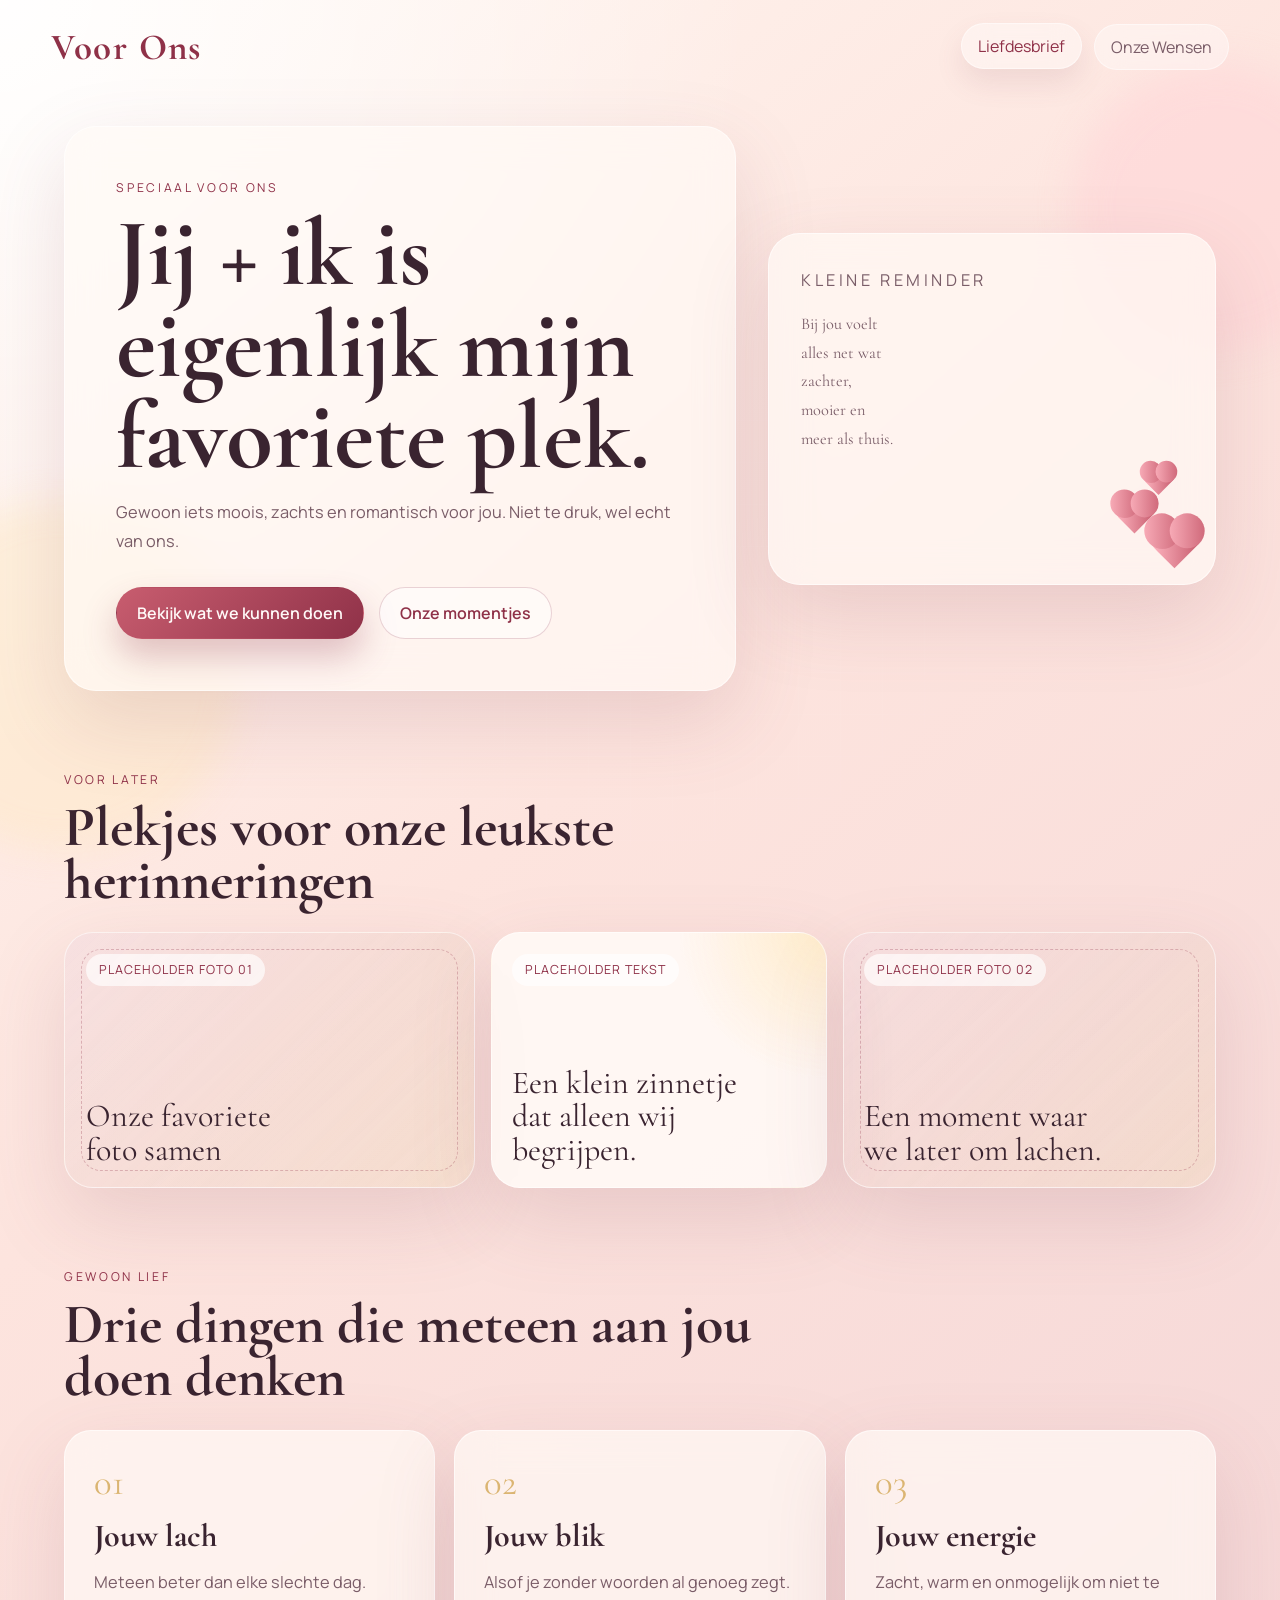
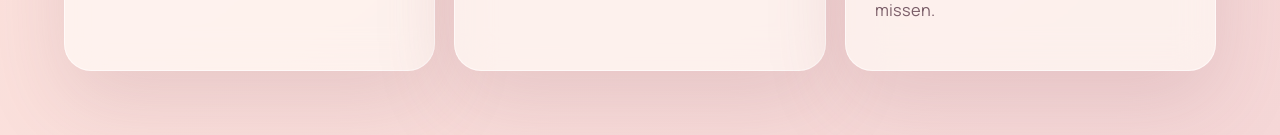
==== index.html @ 6b82bb02 "Add files via upload" ====
<!DOCTYPE html>
<html lang="nl">
<head>
  <meta charset="UTF-8">
  <meta name="viewport" content="width=device-width, initial-scale=1.0">
  <title>Voor Mijn Liefde</title>
  <link rel="preconnect" href="https://fonts.googleapis.com">
  <link rel="preconnect" href="https://fonts.gstatic.com" crossorigin>
  <link href="https://fonts.googleapis.com/css2?family=Cormorant+Garamond:wght@400;500;600;700&family=Manrope:wght@400;500;600&display=swap" rel="stylesheet">
  <link rel="stylesheet" href="style.css">
</head>
<body class="page-home">
  <div class="ambient ambient-one"></div>
  <div class="ambient ambient-two"></div>

  <header class="site-header">
    <a class="brand" href="index.html">Voor Ons</a>
    <nav class="site-nav">
      <a class="nav-link active" href="index.html">Liefdesbrief</a>
      <a class="nav-link" href="wensen.html">Onze Wensen</a>
    </nav>
  </header>

  <main>
    <section class="hero">
      <div class="hero-copy reveal">
        <p class="eyebrow">Speciaal voor ons</p>
        <h1>Jij + ik is eigenlijk mijn favoriete plek.</h1>
        <p class="lead">
          Gewoon iets moois, zachts en romantisch voor jou. Niet te druk, wel echt van ons.
        </p>
        <div class="hero-actions">
          <a class="button button-primary" href="wensen.html">Bekijk wat we kunnen doen</a>
          <a class="button button-secondary" href="#moments">Onze momentjes</a>
        </div>
      </div>

      <aside class="hero-card reveal-delay">
        <p class="card-kicker">Kleine reminder</p>
        <p class="card-quote">
          Bij jou voelt alles net wat zachter, mooier en meer als thuis.
        </p>
        <div class="heart-cluster" aria-hidden="true">
          <span></span>
          <span></span>
          <span></span>
        </div>
      </aside>
    </section>

    <section class="memory-strip reveal" id="moments">
      <div class="section-heading">
        <p class="eyebrow">Voor later</p>
        <h2>Plekjes voor onze leukste herinneringen</h2>
      </div>
      <div class="memory-grid">
        <article class="memory-card memory-photo">
          <span class="placeholder-tag">Placeholder foto 01</span>
          <p>Onze favoriete foto samen</p>
        </article>
        <article class="memory-card memory-note">
          <span class="placeholder-tag">Placeholder tekst</span>
          <p>Een klein zinnetje dat alleen wij begrijpen.</p>
        </article>
        <article class="memory-card memory-photo">
          <span class="placeholder-tag">Placeholder foto 02</span>
          <p>Een moment waar we later om lachen.</p>
        </article>
      </div>
    </section>

    <section class="moments-section">
      <div class="section-heading reveal">
        <p class="eyebrow">Gewoon lief</p>
        <h2>Drie dingen die meteen aan jou doen denken</h2>
      </div>

      <div class="moments-grid">
        <article class="moment-card reveal">
          <span class="moment-number">01</span>
          <h3>Jouw lach</h3>
          <p>
            Meteen beter dan elke slechte dag.
          </p>
        </article>

        <article class="moment-card reveal-delay">
          <span class="moment-number">02</span>
          <h3>Jouw blik</h3>
          <p>
            Alsof je zonder woorden al genoeg zegt.
          </p>
        </article>

        <article class="moment-card reveal-more">
          <span class="moment-number">03</span>
          <h3>Jouw energie</h3>
          <p>
            Zacht, warm en onmogelijk om niet te missen.
          </p>
        </article>
      </div>
    </section>
  </main>
</body>
</html>
---- style.css ----
:root {
  --bg: #fff7f1;
  --bg-deep: #f5d7d7;
  --surface: rgba(255, 250, 246, 0.7);
  --surface-strong: rgba(255, 250, 246, 0.88);
  --text: #3a2430;
  --muted: #7a5d68;
  --accent: #c85d6f;
  --accent-dark: #8f3148;
  --gold: #dbb572;
  --border: rgba(118, 65, 84, 0.12);
  --shadow: 0 30px 80px rgba(141, 82, 99, 0.17);
}

* {
  box-sizing: border-box;
}

html {
  scroll-behavior: smooth;
}

body {
  margin: 0;
  min-height: 100vh;
  color: var(--text);
  font-family: "Manrope", "Segoe UI", sans-serif;
  background:
    radial-gradient(circle at top left, rgba(255, 255, 255, 0.95), transparent 35%),
    linear-gradient(140deg, var(--bg) 0%, #fde4de 45%, var(--bg-deep) 100%);
  overflow-x: hidden;
}

body::before {
  content: "";
  position: fixed;
  inset: 0;
  background:
    linear-gradient(rgba(255, 255, 255, 0.12) 1px, transparent 1px),
    linear-gradient(90deg, rgba(255, 255, 255, 0.12) 1px, transparent 1px);
  background-size: 42px 42px;
  mask-image: radial-gradient(circle at center, black 38%, transparent 85%);
  pointer-events: none;
  opacity: 0.35;
}

.ambient {
  position: fixed;
  border-radius: 50%;
  filter: blur(18px);
  opacity: 0.65;
  pointer-events: none;
  animation: float 13s ease-in-out infinite;
}

.ambient-one,
.ambient-three {
  top: 4rem;
  right: -5rem;
  width: 18rem;
  height: 18rem;
  background: rgba(255, 214, 217, 0.95);
}

.ambient-two,
.ambient-four {
  left: -7rem;
  bottom: 3rem;
  width: 22rem;
  height: 22rem;
  background: rgba(255, 233, 188, 0.58);
  animation-delay: -4s;
}

.site-header,
.hero,
.letter-section,
.moments-section,
.wish-layout {
  position: relative;
  z-index: 1;
}

.site-header {
  display: flex;
  align-items: center;
  justify-content: space-between;
  gap: 1rem;
  padding: 1.5rem clamp(1.2rem, 4vw, 4rem);
}

.brand,
.nav-link,
.button,
.wish-remove,
.wish-check {
  transition: transform 180ms ease, background-color 180ms ease, color 180ms ease, border-color 180ms ease, box-shadow 180ms ease;
}

.brand {
  color: var(--accent-dark);
  text-decoration: none;
  font-family: "Cormorant Garamond", Georgia, serif;
  font-size: clamp(1.8rem, 3vw, 2.3rem);
  font-weight: 700;
  letter-spacing: 0.04em;
}

.site-nav {
  display: flex;
  gap: 0.75rem;
  flex-wrap: wrap;
}

.nav-link {
  padding: 0.7rem 1rem;
  border-radius: 999px;
  color: var(--muted);
  text-decoration: none;
  background: rgba(255, 255, 255, 0.38);
  border: 1px solid rgba(255, 255, 255, 0.48);
  backdrop-filter: blur(14px);
}

.nav-link:hover,
.nav-link.active {
  color: var(--accent-dark);
  transform: translateY(-1px);
  box-shadow: 0 14px 28px rgba(141, 82, 99, 0.12);
}

.hero {
  display: grid;
  grid-template-columns: minmax(0, 1.2fr) minmax(18rem, 0.8fr);
  gap: 2rem;
  align-items: center;
  padding: clamp(1rem, 4vw, 2rem) clamp(1.2rem, 5vw, 5rem) 4rem;
}

.hero-copy,
.hero-card,
.moment-card,
.wish-panel,
.memory-card {
  background: var(--surface);
  border: 1px solid rgba(255, 255, 255, 0.58);
  box-shadow: var(--shadow);
  backdrop-filter: blur(18px);
}

.hero-copy {
  padding: clamp(1.6rem, 4vw, 3.5rem);
  border-radius: 2rem;
}

.eyebrow,
.panel-kicker,
.card-kicker {
  margin: 0 0 0.8rem;
  text-transform: uppercase;
  letter-spacing: 0.22em;
  font-size: 0.76rem;
  color: var(--accent-dark);
}

h1,
h2,
h3 {
  margin: 0;
  font-family: "Cormorant Garamond", Georgia, serif;
  line-height: 0.95;
}

h1 {
  font-size: clamp(3rem, 8vw, 6rem);
  max-width: 12ch;
}

h2 {
  font-size: clamp(2.2rem, 5vw, 3.5rem);
}

h3 {
  font-size: 2rem;
  margin-bottom: 0.8rem;
}

.lead,
.letter-card p,
.moment-card p,
.hero-card p,
.wish-intro p,
.wish-item-text {
  line-height: 1.75;
  font-size: 1.02rem;
  color: var(--muted);
}

.hero-actions {
  display: flex;
  gap: 0.9rem;
  flex-wrap: wrap;
  margin-top: 2rem;
}

.button {
  display: inline-flex;
  justify-content: center;
  align-items: center;
  min-height: 3.2rem;
  padding: 0.85rem 1.25rem;
  border-radius: 999px;
  border: 1px solid transparent;
  text-decoration: none;
  font-weight: 600;
  cursor: pointer;
}

.button:hover,
.wish-remove:hover,
.wish-check:hover {
  transform: translateY(-2px);
}

.button-primary {
  color: #fff9f8;
  background: linear-gradient(135deg, var(--accent) 0%, var(--accent-dark) 100%);
  box-shadow: 0 18px 34px rgba(143, 49, 72, 0.28);
}

.button-secondary {
  color: var(--accent-dark);
  background: rgba(255, 255, 255, 0.55);
  border-color: rgba(143, 49, 72, 0.2);
}

.hero-card {
  position: relative;
  padding: 2rem;
  border-radius: 2rem;
  overflow: hidden;
  min-height: 22rem;
}

.card-quote {
  font-family: "Cormorant Garamond", Georgia, serif;
  color: var(--text);
  font-size: 2rem;
  line-height: 1.25;
  max-width: 12ch;
}

.heart-cluster {
  position: absolute;
  right: 1.4rem;
  bottom: 1.4rem;
  width: 8rem;
  height: 8rem;
}

.heart-cluster span {
  position: absolute;
  width: 2.2rem;
  height: 2.2rem;
  background: linear-gradient(135deg, #ffb7c2, #c85d6f);
  transform: rotate(-45deg);
  border-radius: 0.4rem 0.4rem 0 0;
  animation: pulse 4.5s ease-in-out infinite;
}

.heart-cluster span::before,
.heart-cluster span::after {
  content: "";
  position: absolute;
  width: 2.2rem;
  height: 2.2rem;
  background: inherit;
  border-radius: 50%;
}

.heart-cluster span::before {
  top: -1.1rem;
  left: 0;
}

.heart-cluster span::after {
  top: 0;
  left: 1.1rem;
}

.heart-cluster span:nth-child(1) {
  right: 0;
  bottom: 0;
}

.heart-cluster span:nth-child(2) {
  right: 2.5rem;
  bottom: 1.9rem;
  transform: rotate(-45deg) scale(0.8);
  animation-delay: -1.5s;
}

.heart-cluster span:nth-child(3) {
  right: 1rem;
  bottom: 4rem;
  transform: rotate(-45deg) scale(0.62);
  animation-delay: -3s;
}

.memory-strip,
.moments-section,
.wish-layout {
  padding: 1rem clamp(1.2rem, 5vw, 5rem) 4rem;
}

.section-heading {
  max-width: 50rem;
  margin-bottom: 1.6rem;
}

.memory-grid {
  display: grid;
  grid-template-columns: 1.1fr 0.9fr 1fr;
  gap: 1rem;
}

.memory-card {
  min-height: 16rem;
  padding: 1.3rem;
  border-radius: 1.8rem;
  display: flex;
  flex-direction: column;
  justify-content: space-between;
  position: relative;
  overflow: hidden;
}

.memory-photo {
  background:
    linear-gradient(135deg, rgba(255, 255, 255, 0.48), rgba(255, 255, 255, 0.16)),
    linear-gradient(140deg, rgba(200, 93, 111, 0.26), rgba(219, 181, 114, 0.22));
}

.memory-photo::after {
  content: "";
  position: absolute;
  inset: 1rem;
  border-radius: 1.25rem;
  border: 1px dashed rgba(143, 49, 72, 0.28);
}

.memory-note {
  background:
    radial-gradient(circle at top right, rgba(255, 231, 186, 0.7), transparent 35%),
    rgba(255, 250, 246, 0.88);
}

.placeholder-tag {
  display: inline-flex;
  align-self: flex-start;
  padding: 0.45rem 0.8rem;
  border-radius: 999px;
  background: rgba(255, 255, 255, 0.65);
  color: var(--accent-dark);
  font-size: 0.78rem;
  letter-spacing: 0.08em;
  text-transform: uppercase;
}

.memory-card p {
  position: relative;
  z-index: 1;
  margin: 0;
  max-width: 16ch;
  font-family: "Cormorant Garamond", Georgia, serif;
  font-size: 2rem;
  line-height: 1.05;
  color: var(--text);
}

.moments-grid {
  display: grid;
  grid-template-columns: repeat(3, minmax(0, 1fr));
  gap: 1.2rem;
}

.moment-card {
  padding: 1.8rem;
  border-radius: 1.7rem;
}

.moment-number {
  display: inline-block;
  margin-bottom: 1rem;
  font-family: "Cormorant Garamond", Georgia, serif;
  font-size: 2.3rem;
  color: var(--gold);
}

.wish-layout {
  display: grid;
  grid-template-columns: minmax(0, 0.9fr) minmax(0, 1.1fr);
  gap: 1.5rem;
  align-items: start;
}

.wish-intro,
.wish-panel {
  border-radius: 2rem;
  padding: clamp(1.5rem, 4vw, 2.5rem);
}

.wish-panel {
  background: var(--surface-strong);
}

.panel-header {
  display: flex;
  justify-content: space-between;
  gap: 1rem;
  align-items: end;
  margin-bottom: 1.5rem;
}

.counter {
  white-space: nowrap;
  padding: 0.55rem 0.9rem;
  border-radius: 999px;
  background: rgba(200, 93, 111, 0.12);
  color: var(--accent-dark);
  font-weight: 600;
}

.wish-form {
  display: grid;
  grid-template-columns: 1fr auto;
  gap: 0.75rem;
  margin-bottom: 1.4rem;
}

.wish-form input {
  width: 100%;
  min-height: 3.2rem;
  padding: 0.9rem 1rem;
  border-radius: 1rem;
  border: 1px solid var(--border);
  background: rgba(255, 255, 255, 0.88);
  color: var(--text);
  font: inherit;
}

.wish-form input:focus {
  outline: 2px solid rgba(200, 93, 111, 0.28);
  border-color: rgba(200, 93, 111, 0.35);
}

.wish-helper {
  margin: 0 0 1rem;
  color: var(--muted);
  line-height: 1.7;
}

.wish-list {
  list-style: none;
  padding: 0;
  margin: 0;
  display: grid;
  gap: 0.8rem;
}

.wish-item {
  display: grid;
  grid-template-columns: auto 1fr auto;
  gap: 0.9rem;
  align-items: center;
  padding: 1rem;
  border-radius: 1.2rem;
  background: rgba(255, 255, 255, 0.85);
  border: 1px solid rgba(143, 49, 72, 0.09);
}

.wish-item.done {
  background: rgba(248, 226, 229, 0.7);
}

.wish-check,
.wish-remove {
  width: 2.5rem;
  height: 2.5rem;
  border: none;
  border-radius: 50%;
  cursor: pointer;
  font: inherit;
}

.wish-check {
  position: relative;
  display: inline-grid;
  place-items: center;
  background: rgba(200, 93, 111, 0.12);
}

.wish-check input {
  position: absolute;
  inset: 0;
  opacity: 0;
  cursor: pointer;
}

.wish-check-mark {
  width: 1.2rem;
  height: 1.2rem;
  border: 2px solid rgba(143, 49, 72, 0.45);
  border-radius: 0.35rem;
  background: rgba(255, 255, 255, 0.94);
}

.wish-check input:checked + .wish-check-mark {
  position: relative;
  background: linear-gradient(135deg, var(--accent) 0%, var(--accent-dark) 100%);
  border-color: transparent;
}

.wish-check input:checked + .wish-check-mark::after {
  content: "";
  position: absolute;
  left: 0.33rem;
  top: 0.1rem;
  width: 0.26rem;
  height: 0.56rem;
  border: solid #fff;
  border-width: 0 2px 2px 0;
  transform: rotate(45deg);
}

.wish-remove {
  background: rgba(58, 36, 48, 0.08);
  color: var(--text);
  font-size: 1.1rem;
}

.wish-item.done .wish-item-text {
  text-decoration: line-through;
  opacity: 0.75;
}

.sr-only {
  position: absolute;
  width: 1px;
  height: 1px;
  padding: 0;
  margin: -1px;
  overflow: hidden;
  clip: rect(0, 0, 0, 0);
  white-space: nowrap;
  border: 0;
}

.reveal,
.reveal-delay,
.reveal-more {
  opacity: 0;
  animation: rise 0.9s ease forwards;
}

.reveal-delay {
  animation-delay: 0.16s;
}

.reveal-more {
  animation-delay: 0.3s;
}

@keyframes rise {
  from {
    opacity: 0;
    transform: translateY(24px);
  }
  to {
    opacity: 1;
    transform: translateY(0);
  }
}

@keyframes float {
  0%,
  100% {
    transform: translateY(0) scale(1);
  }
  50% {
    transform: translateY(-18px) scale(1.04);
  }
}

@keyframes pulse {
  0%,
  100% {
    transform: rotate(-45deg) scale(1);
  }
  50% {
    transform: rotate(-45deg) scale(1.08);
  }
}

@media (max-width: 920px) {
  .hero,
  .wish-layout,
  .memory-grid,
  .moments-grid {
    grid-template-columns: 1fr;
  }

  .hero-card {
    min-height: unset;
  }
}

@media (max-width: 640px) {
  .site-header {
    flex-direction: column;
    align-items: flex-start;
  }

  h1 {
    max-width: 10ch;
  }

  .wish-form,
  .panel-header {
    grid-template-columns: 1fr;
  }

  .panel-header {
    display: grid;
  }

  .wish-item {
    grid-template-columns: auto 1fr;
  }

  .wish-remove {
    grid-column: 2;
    justify-self: end;
  }
}
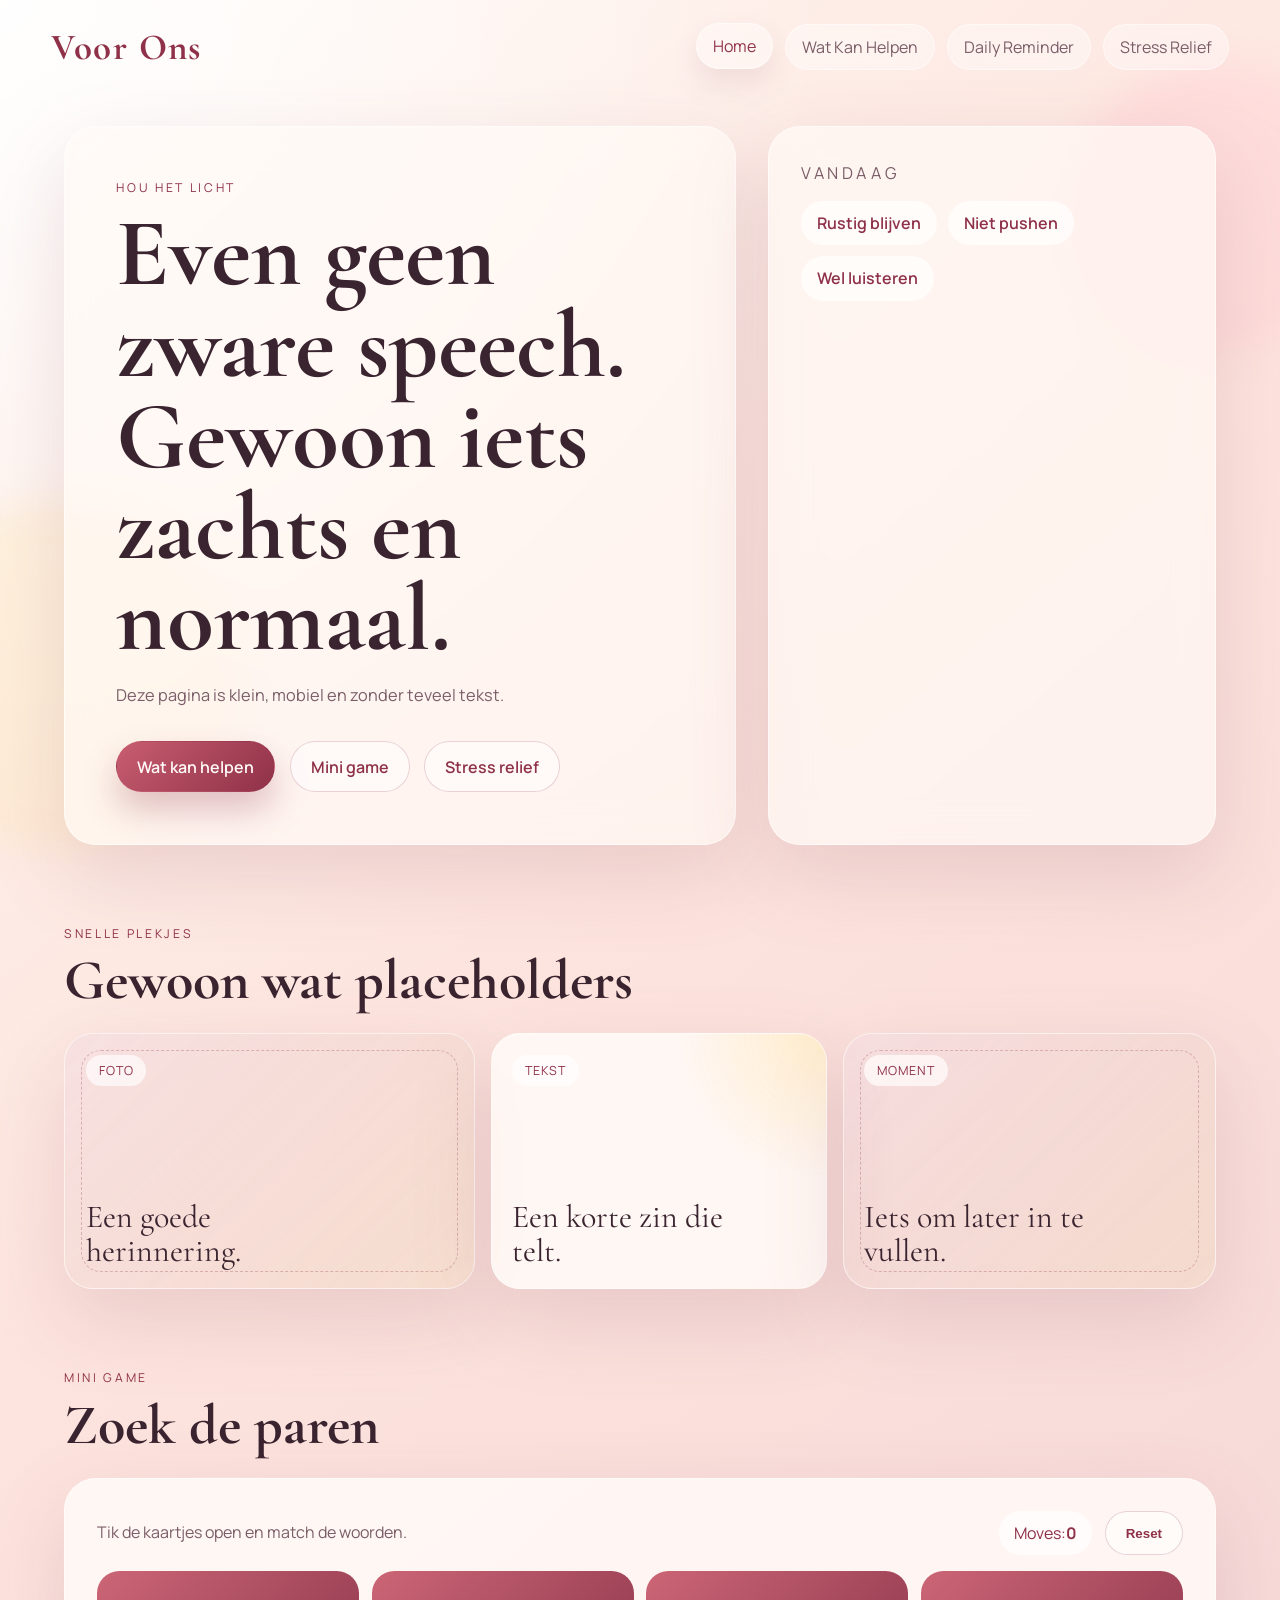
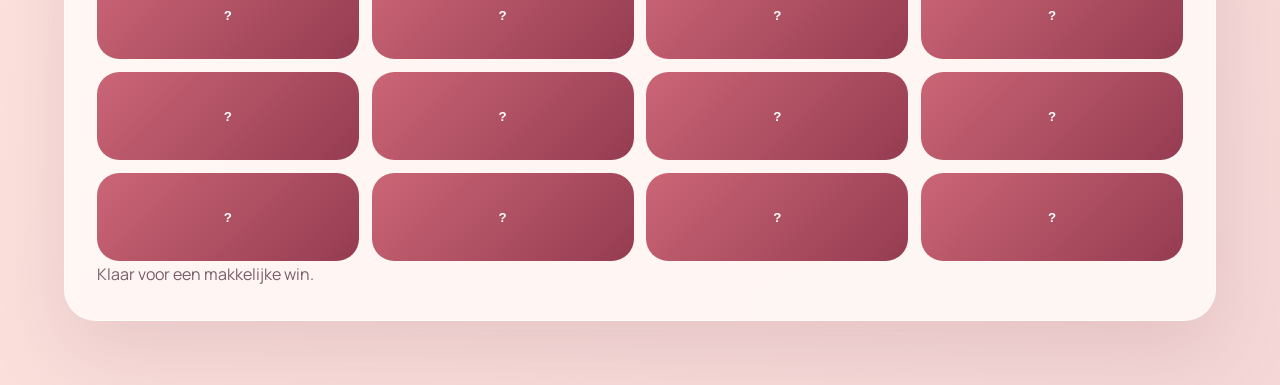
==== commit bd944dc9: "next version" ====
--- a/index.html
+++ b/index.html
@@ -3,7 +3,7 @@
 <head>
   <meta charset="UTF-8">
   <meta name="viewport" content="width=device-width, initial-scale=1.0">
-  <title>Voor Mijn Liefde</title>
+  <title>Voor Ons</title>
   <link rel="preconnect" href="https://fonts.googleapis.com">
   <link rel="preconnect" href="https://fonts.gstatic.com" crossorigin>
   <link href="https://fonts.googleapis.com/css2?family=Cormorant+Garamond:wght@400;500;600;700&family=Manrope:wght@400;500;600&display=swap" rel="stylesheet">
@@ -16,91 +16,80 @@
   <header class="site-header">
     <a class="brand" href="index.html">Voor Ons</a>
     <nav class="site-nav">
-      <a class="nav-link active" href="index.html">Liefdesbrief</a>
-      <a class="nav-link" href="wensen.html">Onze Wensen</a>
+      <a class="nav-link active" href="index.html">Home</a>
+      <a class="nav-link" href="wensen.html">Wat Kan Helpen</a>
+      <a class="nav-link" href="reminder.html">Daily Reminder</a>
+      <a class="nav-link" href="stress.html">Stress Relief</a>
     </nav>
   </header>
 
   <main>
-    <section class="hero">
+    <section class="hero hero-quiet">
       <div class="hero-copy reveal">
-        <p class="eyebrow">Speciaal voor ons</p>
-        <h1>Jij + ik is eigenlijk mijn favoriete plek.</h1>
+        <p class="eyebrow">Hou Het Licht</p>
+        <h1>Even geen zware speech. Gewoon iets zachts en normaal.</h1>
         <p class="lead">
-          Gewoon iets moois, zachts en romantisch voor jou. Niet te druk, wel echt van ons.
+          Deze pagina is klein, mobiel en zonder teveel tekst.
         </p>
         <div class="hero-actions">
-          <a class="button button-primary" href="wensen.html">Bekijk wat we kunnen doen</a>
-          <a class="button button-secondary" href="#moments">Onze momentjes</a>
+          <a class="button button-primary" href="wensen.html">Wat kan helpen</a>
+          <a class="button button-secondary" href="#spel">Mini game</a>
+          <a class="button button-secondary" href="stress.html">Stress relief</a>
         </div>
       </div>
 
-      <aside class="hero-card reveal-delay">
-        <p class="card-kicker">Kleine reminder</p>
-        <p class="card-quote">
-          Bij jou voelt alles net wat zachter, mooier en meer als thuis.
-        </p>
-        <div class="heart-cluster" aria-hidden="true">
-          <span></span>
-          <span></span>
-          <span></span>
+      <aside class="hero-card reveal-delay quiet-card">
+        <p class="card-kicker">Vandaag</p>
+        <div class="hero-chip-stack">
+          <span class="hero-chip">Rustig blijven</span>
+          <span class="hero-chip">Niet pushen</span>
+          <span class="hero-chip">Wel luisteren</span>
         </div>
       </aside>
     </section>
 
-    <section class="memory-strip reveal" id="moments">
+    <section class="memory-strip reveal">
       <div class="section-heading">
-        <p class="eyebrow">Voor later</p>
-        <h2>Plekjes voor onze leukste herinneringen</h2>
+        <p class="eyebrow">Snelle Plekjes</p>
+        <h2>Gewoon wat placeholders</h2>
       </div>
       <div class="memory-grid">
         <article class="memory-card memory-photo">
-          <span class="placeholder-tag">Placeholder foto 01</span>
-          <p>Onze favoriete foto samen</p>
+          <span class="placeholder-tag">Foto</span>
+          <p>Een goede herinnering.</p>
         </article>
         <article class="memory-card memory-note">
-          <span class="placeholder-tag">Placeholder tekst</span>
-          <p>Een klein zinnetje dat alleen wij begrijpen.</p>
+          <span class="placeholder-tag">Tekst</span>
+          <p>Een korte zin die telt.</p>
         </article>
         <article class="memory-card memory-photo">
-          <span class="placeholder-tag">Placeholder foto 02</span>
-          <p>Een moment waar we later om lachen.</p>
+          <span class="placeholder-tag">Moment</span>
+          <p>Iets om later in te vullen.</p>
         </article>
       </div>
     </section>
 
-    <section class="moments-section">
-      <div class="section-heading reveal">
-        <p class="eyebrow">Gewoon lief</p>
-        <h2>Drie dingen die meteen aan jou doen denken</h2>
+    <section class="game-section reveal" id="spel">
+      <div class="section-heading">
+        <p class="eyebrow">Mini Game</p>
+        <h2>Zoek de paren</h2>
       </div>
 
-      <div class="moments-grid">
-        <article class="moment-card reveal">
-          <span class="moment-number">01</span>
-          <h3>Jouw lach</h3>
-          <p>
-            Meteen beter dan elke slechte dag.
-          </p>
-        </article>
+      <div class="game-shell">
+        <div class="game-topbar">
+          <p class="game-text">Tik de kaartjes open en match de woorden.</p>
+          <div class="game-stats">
+            <span class="game-pill">Moves: <strong id="move-count">0</strong></span>
+            <button class="button button-secondary game-reset" id="reset-game" type="button">Reset</button>
+          </div>
+        </div>
 
-        <article class="moment-card reveal-delay">
-          <span class="moment-number">02</span>
-          <h3>Jouw blik</h3>
-          <p>
-            Alsof je zonder woorden al genoeg zegt.
-          </p>
-        </article>
-
-        <article class="moment-card reveal-more">
-          <span class="moment-number">03</span>
-          <h3>Jouw energie</h3>
-          <p>
-            Zacht, warm en onmogelijk om niet te missen.
-          </p>
-        </article>
+        <div class="memory-game" id="memory-game" aria-label="Memory spel"></div>
+        <p class="game-message" id="game-message">Klaar voor een makkelijke win.</p>
       </div>
     </section>
   </main>
+
+  <script src="home.js"></script>
 </body>
 </html>
--- a/style.css
+++ b/style.css
@@ -74,9 +74,10 @@
 
 .site-header,
 .hero,
-.letter-section,
 .moments-section,
-.wish-layout {
+.wish-layout,
+.reminder-layout,
+.stress-layout {
   position: relative;
   z-index: 1;
 }
@@ -137,11 +138,19 @@
   padding: clamp(1rem, 4vw, 2rem) clamp(1.2rem, 5vw, 5rem) 4rem;
 }
 
+.hero-quiet {
+  align-items: stretch;
+}
+
 .hero-copy,
 .hero-card,
 .moment-card,
 .wish-panel,
-.memory-card {
+.memory-card,
+.reminder-card,
+.reminder-list-card,
+.stress-copy,
+.stress-stage {
   background: var(--surface);
   border: 1px solid rgba(255, 255, 255, 0.58);
   box-shadow: var(--shadow);
@@ -201,6 +210,21 @@
   gap: 0.9rem;
   flex-wrap: wrap;
   margin-top: 2rem;
+}
+
+.hero-chip-stack {
+  display: flex;
+  flex-wrap: wrap;
+  gap: 0.7rem;
+}
+
+.hero-chip {
+  display: inline-flex;
+  padding: 0.7rem 1rem;
+  border-radius: 999px;
+  background: rgba(255, 255, 255, 0.65);
+  color: var(--accent-dark);
+  font-weight: 600;
 }
 
 .button {
@@ -242,6 +266,17 @@
   min-height: 22rem;
 }
 
+.quiet-card {
+  min-height: auto;
+}
+
+.quiet-points {
+  margin: 0;
+  padding-left: 1.2rem;
+  color: var(--muted);
+  line-height: 1.8;
+}
+
 .card-quote {
   font-family: "Cormorant Garamond", Georgia, serif;
   color: var(--text);
@@ -309,8 +344,118 @@
 
 .memory-strip,
 .moments-section,
-.wish-layout {
+.wish-layout,
+.reminder-layout,
+.stress-layout {
   padding: 1rem clamp(1.2rem, 5vw, 5rem) 4rem;
+}
+
+.game-section {
+  padding: 1rem clamp(1.2rem, 5vw, 5rem) 4rem;
+  position: relative;
+  z-index: 1;
+}
+
+.game-shell {
+  background: var(--surface-strong);
+  border: 1px solid rgba(255, 255, 255, 0.58);
+  box-shadow: var(--shadow);
+  backdrop-filter: blur(18px);
+  border-radius: 2rem;
+  padding: clamp(1.2rem, 4vw, 2rem);
+}
+
+.game-topbar {
+  display: flex;
+  justify-content: space-between;
+  align-items: center;
+  gap: 1rem;
+  margin-bottom: 1rem;
+}
+
+.game-text,
+.game-message {
+  margin: 0;
+  color: var(--muted);
+  line-height: 1.7;
+}
+
+.game-stats {
+  display: flex;
+  align-items: center;
+  gap: 0.8rem;
+  flex-wrap: wrap;
+}
+
+.game-pill {
+  display: inline-flex;
+  align-items: center;
+  min-height: 2.8rem;
+  padding: 0.6rem 0.95rem;
+  border-radius: 999px;
+  background: rgba(255, 255, 255, 0.7);
+  color: var(--accent-dark);
+}
+
+.game-reset {
+  min-height: 2.8rem;
+}
+
+.memory-game {
+  display: grid;
+  grid-template-columns: repeat(4, minmax(0, 1fr));
+  gap: 0.8rem;
+}
+
+.game-card {
+  position: relative;
+  min-height: 5.5rem;
+  border: none;
+  padding: 0;
+  background: transparent;
+  cursor: pointer;
+}
+
+.game-card-face {
+  display: grid;
+  place-items: center;
+  width: 100%;
+  min-height: 5.5rem;
+  border-radius: 1.4rem;
+  font-weight: 700;
+  text-transform: capitalize;
+  transition: transform 180ms ease, opacity 180ms ease, background-color 180ms ease;
+}
+
+.game-card-front {
+  background: linear-gradient(135deg, rgba(200, 93, 111, 0.95), rgba(143, 49, 72, 0.95));
+  color: #fff;
+}
+
+.game-card-back {
+  position: absolute;
+  inset: 0;
+  background: rgba(255, 255, 255, 0.92);
+  color: var(--text);
+  border: 1px solid rgba(143, 49, 72, 0.1);
+  opacity: 0;
+  transform: scale(0.96);
+}
+
+.game-card[data-flipped="true"] .game-card-front,
+.game-card[data-matched="true"] .game-card-front {
+  opacity: 0;
+  transform: scale(0.96);
+}
+
+.game-card[data-flipped="true"] .game-card-back,
+.game-card[data-matched="true"] .game-card-back {
+  opacity: 1;
+  transform: scale(1);
+}
+
+.game-card[data-matched="true"] .game-card-back {
+  background: linear-gradient(135deg, rgba(255, 247, 241, 0.98), rgba(255, 235, 214, 0.98));
 }
 
 .section-heading {
@@ -404,6 +549,248 @@
   align-items: start;
 }
 
+.reminder-layout {
+  display: grid;
+  grid-template-columns: minmax(0, 0.95fr) minmax(0, 1.05fr);
+  gap: 1.5rem;
+  align-items: start;
+}
+
+.stress-layout {
+  display: grid;
+  grid-template-columns: minmax(0, 0.9fr) minmax(18rem, 1.1fr);
+  gap: 1.5rem;
+  align-items: center;
+}
+
+.reminder-card,
+.reminder-list-card {
+  border-radius: 2rem;
+  padding: clamp(1.5rem, 4vw, 2.5rem);
+}
+
+.stress-copy,
+.stress-stage {
+  border-radius: 2rem;
+  padding: clamp(1.5rem, 4vw, 2.5rem);
+}
+
+.stress-stats {
+  display: flex;
+  gap: 0.8rem;
+  flex-wrap: wrap;
+  align-items: center;
+  margin-top: 1.5rem;
+}
+
+.stress-tools {
+  display: flex;
+  gap: 0.8rem;
+  flex-wrap: wrap;
+  margin-top: 0.9rem;
+}
+
+.stress-helper {
+  margin: 0.9rem 0 0;
+  color: var(--muted);
+  line-height: 1.7;
+}
+
+.upload-input {
+  position: absolute;
+  width: 1px;
+  height: 1px;
+  padding: 0;
+  margin: -1px;
+  overflow: hidden;
+  clip: rect(0, 0, 0, 0);
+  white-space: nowrap;
+  border: 0;
+}
+
+.upload-label {
+  cursor: pointer;
+}
+
+.photo-picker {
+  display: grid;
+  grid-template-columns: repeat(4, minmax(0, 1fr));
+  gap: 0.7rem;
+  margin-top: 1rem;
+}
+
+.photo-picker-empty {
+  margin: 0;
+  color: var(--muted);
+  line-height: 1.7;
+}
+
+.photo-thumb {
+  padding: 0.25rem;
+  border: 2px solid transparent;
+  border-radius: 1rem;
+  background: rgba(255, 255, 255, 0.68);
+  cursor: pointer;
+}
+
+.photo-thumb.active {
+  border-color: rgba(143, 49, 72, 0.5);
+  box-shadow: 0 10px 22px rgba(141, 82, 99, 0.14);
+}
+
+.photo-thumb img {
+  display: block;
+  width: 100%;
+  aspect-ratio: 1 / 1;
+  object-fit: cover;
+  border-radius: 0.75rem;
+}
+
+.stress-pill {
+  display: inline-flex;
+  align-items: center;
+  min-height: 2.9rem;
+  padding: 0.65rem 1rem;
+  border-radius: 999px;
+  background: rgba(255, 255, 255, 0.72);
+  color: var(--accent-dark);
+}
+
+.stress-note {
+  margin: 1rem 0 0;
+  color: var(--muted);
+  line-height: 1.7;
+}
+
+.bag-wrap {
+  position: relative;
+  min-height: 28rem;
+  display: grid;
+  place-items: center;
+}
+
+.bag-chain {
+  position: absolute;
+  top: 0;
+  width: 0.4rem;
+  height: 7rem;
+  border-radius: 999px;
+  background: linear-gradient(180deg, rgba(143, 49, 72, 0.18), rgba(143, 49, 72, 0.52));
+}
+
+.punching-bag {
+  position: relative;
+  width: min(16rem, 62vw);
+  aspect-ratio: 0.72;
+  border: none;
+  border-radius: 45% 45% 38% 38% / 22% 22% 50% 50%;
+  background:
+    linear-gradient(180deg, #d96b7e 0%, #b6455c 52%, #8d3148 100%);
+  box-shadow:
+    inset -14px -18px 0 rgba(90, 23, 40, 0.22),
+    inset 10px 12px 0 rgba(255, 211, 220, 0.22),
+    0 24px 46px rgba(141, 49, 72, 0.22);
+  cursor: pointer;
+  transform-origin: top center;
+  transition: transform 140ms ease;
+}
+
+.punching-bag::before,
+.punching-bag::after {
+  content: "";
+  position: absolute;
+  left: 16%;
+  right: 16%;
+  height: 0.5rem;
+  border-radius: 999px;
+  background: rgba(255, 243, 245, 0.34);
+}
+
+.punching-bag::before {
+  top: 28%;
+}
+
+.punching-bag::after {
+  top: 58%;
+}
+
+.bag-highlight {
+  position: absolute;
+  top: 10%;
+  left: 18%;
+  width: 22%;
+  height: 46%;
+  border-radius: 999px;
+  background: linear-gradient(180deg, rgba(255, 245, 247, 0.42), rgba(255, 245, 247, 0));
+  transform: rotate(8deg);
+}
+
+.bag-photo {
+  position: absolute;
+  top: 20%;
+  left: 50%;
+  width: 46%;
+  max-width: 7rem;
+  height: auto;
+  aspect-ratio: 4 / 5;
+  object-fit: cover;
+  border-radius: 1rem;
+  border: 0.28rem solid rgba(255, 250, 247, 0.9);
+  box-shadow: 0 12px 24px rgba(58, 36, 48, 0.18);
+  transform: translateX(-50%) rotate(-4deg);
+  pointer-events: none;
+}
+
+.bag-label {
+  position: absolute;
+  left: 50%;
+  bottom: 10%;
+  transform: translateX(-50%);
+  color: rgba(255, 250, 247, 0.9);
+  font-family: "Cormorant Garamond", Georgia, serif;
+  font-size: clamp(1.9rem, 6vw, 3.4rem);
+  letter-spacing: 0.08em;
+}
+
+.punching-bag.is-hit {
+  animation: bag-swing 420ms ease;
+}
+
+.impact-ring {
+  position: absolute;
+  width: 8rem;
+  height: 8rem;
+  border: 4px solid rgba(200, 93, 111, 0.28);
+  border-radius: 50%;
+  opacity: 0;
+  transform: scale(0.5);
+  pointer-events: none;
+}
+
+.impact-ring.is-live {
+  animation: ring-burst 380ms ease;
+}
+
+.impact-text {
+  margin-top: 0.8rem;
+  text-align: center;
+  color: var(--accent-dark);
+  text-transform: uppercase;
+  letter-spacing: 0.16em;
+  opacity: 0.55;
+}
+
+.impact-text.is-live {
+  animation: text-pop 360ms ease;
+}
+
+.reminder-list {
+  margin: 0;
+  padding-left: 1.2rem;
+  color: var(--muted);
+  line-height: 1.9;
+}
+
 .wish-intro,
 .wish-panel {
   border-radius: 2rem;
@@ -602,9 +989,52 @@
   }
 }
 
+@keyframes bag-swing {
+  0% {
+    transform: rotate(0deg) scale(1);
+  }
+  25% {
+    transform: rotate(-8deg) scale(1.02);
+  }
+  55% {
+    transform: rotate(7deg) scale(0.99);
+  }
+  100% {
+    transform: rotate(0deg) scale(1);
+  }
+}
+
+@keyframes ring-burst {
+  0% {
+    opacity: 0.65;
+    transform: scale(0.45);
+  }
+  100% {
+    opacity: 0;
+    transform: scale(1.3);
+  }
+}
+
+@keyframes text-pop {
+  0% {
+    opacity: 0;
+    transform: translateY(10px) scale(0.9);
+  }
+  45% {
+    opacity: 1;
+    transform: translateY(-4px) scale(1.08);
+  }
+  100% {
+    opacity: 0.55;
+    transform: translateY(0) scale(1);
+  }
+}
+
 @media (max-width: 920px) {
   .hero,
   .wish-layout,
+  .reminder-layout,
+  .stress-layout,
   .memory-grid,
   .moments-grid {
     grid-template-columns: 1fr;
@@ -626,12 +1056,39 @@
   }
 
   .wish-form,
-  .panel-header {
+  .panel-header,
+  .game-topbar {
     grid-template-columns: 1fr;
   }
 
   .panel-header {
     display: grid;
+  }
+
+  .game-topbar {
+    display: grid;
+  }
+
+  .memory-game {
+    grid-template-columns: repeat(2, minmax(0, 1fr));
+    gap: 0.65rem;
+  }
+
+  .game-card,
+  .game-card-face {
+    min-height: 4.8rem;
+  }
+
+  .bag-wrap {
+    min-height: 22rem;
+  }
+
+  .stress-tools {
+    display: grid;
+  }
+
+  .photo-picker {
+    grid-template-columns: repeat(3, minmax(0, 1fr));
   }
 
   .wish-item {
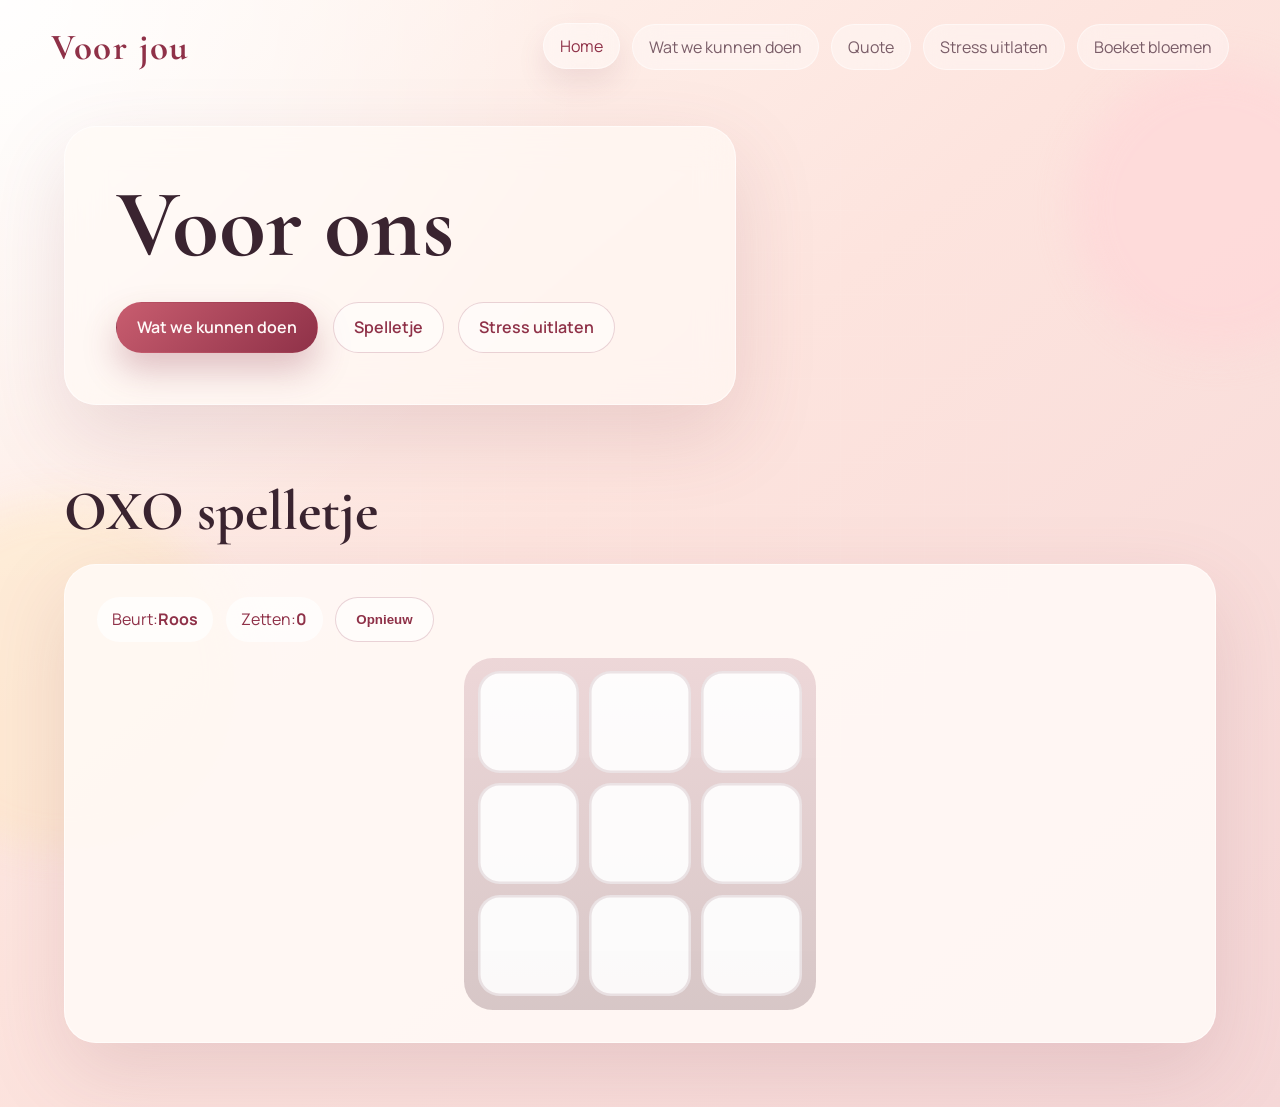
==== commit f6312544: "100%" ====
--- a/index.html
+++ b/index.html
@@ -1,95 +1,76 @@
-<!DOCTYPE html>
+<!doctype html>
 <html lang="nl">
-<head>
-  <meta charset="UTF-8">
-  <meta name="viewport" content="width=device-width, initial-scale=1.0">
-  <title>Voor Ons</title>
-  <link rel="preconnect" href="https://fonts.googleapis.com">
-  <link rel="preconnect" href="https://fonts.gstatic.com" crossorigin>
-  <link href="https://fonts.googleapis.com/css2?family=Cormorant+Garamond:wght@400;500;600;700&family=Manrope:wght@400;500;600&display=swap" rel="stylesheet">
-  <link rel="stylesheet" href="style.css">
-</head>
-<body class="page-home">
-  <div class="ambient ambient-one"></div>
-  <div class="ambient ambient-two"></div>
+  <head>
+    <meta charset="UTF-8" />
+    <meta name="viewport" content="width=device-width, initial-scale=1.0" />
+    <title>Voor jou</title>
+    <link rel="preconnect" href="https://fonts.googleapis.com" />
+    <link rel="preconnect" href="https://fonts.gstatic.com" crossorigin />
+    <link
+      href="https://fonts.googleapis.com/css2?family=Cormorant+Garamond:wght@400;500;600;700&family=Manrope:wght@400;500;600&display=swap"
+      rel="stylesheet"
+    />
+    <link rel="stylesheet" href="style.css" />
+  </head>
+  <body class="page-home">
+    <div class="ambient ambient-one"></div>
+    <div class="ambient ambient-two"></div>
 
-  <header class="site-header">
-    <a class="brand" href="index.html">Voor Ons</a>
-    <nav class="site-nav">
-      <a class="nav-link active" href="index.html">Home</a>
-      <a class="nav-link" href="wensen.html">Wat Kan Helpen</a>
-      <a class="nav-link" href="reminder.html">Daily Reminder</a>
-      <a class="nav-link" href="stress.html">Stress Relief</a>
-    </nav>
-  </header>
+    <header class="site-header">
+      <a class="brand" href="index.html">Voor jou</a>
+      <nav class="site-nav">
+        <a class="nav-link active" href="index.html">Home</a>
+        <a class="nav-link" href="wensen.html">Wat we kunnen doen</a>
+        <a class="nav-link" href="reminder.html">Quote</a>
+        <a class="nav-link" href="stress.html">Stress uitlaten</a>
+        <a class="nav-link" href="bouquet.html">Boeket bloemen</a>
+      </nav>
+    </header>
 
-  <main>
-    <section class="hero hero-quiet">
-      <div class="hero-copy reveal">
-        <p class="eyebrow">Hou Het Licht</p>
-        <h1>Even geen zware speech. Gewoon iets zachts en normaal.</h1>
-        <p class="lead">
-          Deze pagina is klein, mobiel en zonder teveel tekst.
-        </p>
-        <div class="hero-actions">
-          <a class="button button-primary" href="wensen.html">Wat kan helpen</a>
-          <a class="button button-secondary" href="#spel">Mini game</a>
-          <a class="button button-secondary" href="stress.html">Stress relief</a>
-        </div>
-      </div>
-
-      <aside class="hero-card reveal-delay quiet-card">
-        <p class="card-kicker">Vandaag</p>
-        <div class="hero-chip-stack">
-          <span class="hero-chip">Rustig blijven</span>
-          <span class="hero-chip">Niet pushen</span>
-          <span class="hero-chip">Wel luisteren</span>
-        </div>
-      </aside>
-    </section>
-
-    <section class="memory-strip reveal">
-      <div class="section-heading">
-        <p class="eyebrow">Snelle Plekjes</p>
-        <h2>Gewoon wat placeholders</h2>
-      </div>
-      <div class="memory-grid">
-        <article class="memory-card memory-photo">
-          <span class="placeholder-tag">Foto</span>
-          <p>Een goede herinnering.</p>
-        </article>
-        <article class="memory-card memory-note">
-          <span class="placeholder-tag">Tekst</span>
-          <p>Een korte zin die telt.</p>
-        </article>
-        <article class="memory-card memory-photo">
-          <span class="placeholder-tag">Moment</span>
-          <p>Iets om later in te vullen.</p>
-        </article>
-      </div>
-    </section>
-
-    <section class="game-section reveal" id="spel">
-      <div class="section-heading">
-        <p class="eyebrow">Mini Game</p>
-        <h2>Zoek de paren</h2>
-      </div>
-
-      <div class="game-shell">
-        <div class="game-topbar">
-          <p class="game-text">Tik de kaartjes open en match de woorden.</p>
-          <div class="game-stats">
-            <span class="game-pill">Moves: <strong id="move-count">0</strong></span>
-            <button class="button button-secondary game-reset" id="reset-game" type="button">Reset</button>
+    <main>
+      <section class="hero hero-quiet">
+        <div class="hero-copy reveal">
+          <h1>Voor ons</h1>
+          <div class="hero-actions">
+            <a class="button button-primary" href="wensen.html">Wat we kunnen doen</a>
+            <a class="button button-secondary" href="#spel">Spelletje</a>
+            <a class="button button-secondary" href="stress.html"
+              >Stress uitlaten</a
+            >
           </div>
         </div>
+      </section>
 
-        <div class="memory-game" id="memory-game" aria-label="Memory spel"></div>
-        <p class="game-message" id="game-message">Klaar voor een makkelijke win.</p>
-      </div>
-    </section>
-  </main>
+      <section class="game-section reveal" id="spel">
+        <div class="section-heading">
+          <h2>OXO spelletje</h2>
+        </div>
 
-  <script src="home.js"></script>
-</body>
+        <div class="game-shell">
+          <div class="game-topbar">
+            <div class="game-stats">
+              <span class="game-pill"
+                >Beurt: <strong id="current-player">Roos</strong></span
+              >
+              <span class="game-pill"
+                >Zetten: <strong id="move-count">0</strong></span
+              >
+              <button
+                class="button button-secondary game-reset"
+                id="reset-game"
+                type="button"
+              >
+                Opnieuw
+              </button>
+            </div>
+          </div>
+
+          <div class="oxo-board" id="oxo-board" aria-label="OXO spel"></div>
+          <p class="game-message" id="game-message"></p>
+        </div>
+      </section>
+    </main>
+
+    <script src="home.js"></script>
+  </body>
 </html>
--- a/style.css
+++ b/style.css
@@ -401,61 +401,46 @@
   min-height: 2.8rem;
 }
 
-.memory-game {
+.oxo-board {
   display: grid;
-  grid-template-columns: repeat(4, minmax(0, 1fr));
-  gap: 0.8rem;
-}
-
-.game-card {
-  position: relative;
-  min-height: 5.5rem;
+  grid-template-columns: repeat(3, minmax(0, 1fr));
+  gap: 0.65rem;
+  max-width: 22rem;
+  margin: 0 auto;
+  padding: 0.85rem;
+  border-radius: 1.8rem;
+  background: linear-gradient(180deg, rgba(143, 49, 72, 0.16), rgba(74, 31, 42, 0.22));
+}
+
+.oxo-cell {
+  aspect-ratio: 1 / 1;
+  width: 100%;
   border: none;
-  padding: 0;
-  background: transparent;
+  border-radius: 1.35rem;
+  background: rgba(255, 255, 255, 0.9);
+  box-shadow: inset 0 0 0 0.16rem rgba(103, 40, 58, 0.12);
+  color: var(--accent-dark);
+  font-size: clamp(2rem, 6vw, 2.8rem);
+  font-weight: 700;
   cursor: pointer;
-}
-
-.game-card-face {
-  display: grid;
-  place-items: center;
-  width: 100%;
-  min-height: 5.5rem;
-  border-radius: 1.4rem;
-  font-weight: 700;
-  text-transform: capitalize;
-  transition: transform 180ms ease, opacity 180ms ease, background-color 180ms ease;
-}
-
-.game-card-front {
-  background: linear-gradient(135deg, rgba(200, 93, 111, 0.95), rgba(143, 49, 72, 0.95));
-  color: #fff;
-}
-
-.game-card-back {
-  position: absolute;
-  inset: 0;
-  background: rgba(255, 255, 255, 0.92);
-  color: var(--text);
-  border: 1px solid rgba(143, 49, 72, 0.1);
-  opacity: 0;
-  transform: scale(0.96);
-}
-
-.game-card[data-flipped="true"] .game-card-front,
-.game-card[data-matched="true"] .game-card-front {
-  opacity: 0;
-  transform: scale(0.96);
-}
-
-.game-card[data-flipped="true"] .game-card-back,
-.game-card[data-matched="true"] .game-card-back {
-  opacity: 1;
-  transform: scale(1);
-}
-
-.game-card[data-matched="true"] .game-card-back {
-  background: linear-gradient(135deg, rgba(255, 247, 241, 0.98), rgba(255, 235, 214, 0.98));
+  transition: transform 140ms ease, box-shadow 140ms ease, background-color 140ms ease;
+}
+
+.oxo-cell:hover,
+.oxo-cell:focus-visible {
+  transform: translateY(-2px);
+  box-shadow: inset 0 0 0 0.16rem rgba(103, 40, 58, 0.22), 0 0 0 0.18rem rgba(143, 49, 72, 0.14);
+  outline: none;
+}
+
+.oxo-cell[data-state="rose"] {
+  background: linear-gradient(180deg, rgba(255, 225, 232, 0.98), rgba(247, 193, 207, 0.98));
+  color: rgba(177, 58, 92, 1);
+}
+
+.oxo-cell[data-state="cream"] {
+  background: linear-gradient(180deg, rgba(255, 242, 220, 0.98), rgba(238, 214, 171, 0.98));
+  color: rgba(128, 84, 36, 1);
 }
 
 .section-heading {
@@ -596,6 +581,12 @@
   line-height: 1.7;
 }
 
+.folder-status {
+  margin: 0.75rem 0 0;
+  color: var(--accent-dark);
+  line-height: 1.6;
+}
+
 .upload-input {
   position: absolute;
   width: 1px;
@@ -625,7 +616,12 @@
   line-height: 1.7;
 }
 
+.photo-thumb-card {
+  position: relative;
+}
+
 .photo-thumb {
+  width: 100%;
   padding: 0.25rem;
   border: 2px solid transparent;
   border-radius: 1rem;
@@ -644,6 +640,19 @@
   aspect-ratio: 1 / 1;
   object-fit: cover;
   border-radius: 0.75rem;
+}
+
+.photo-thumb-remove {
+  position: absolute;
+  top: 0.35rem;
+  right: 0.35rem;
+  width: 1.9rem;
+  height: 1.9rem;
+  border: none;
+  border-radius: 50%;
+  background: rgba(58, 36, 48, 0.72);
+  color: #fff;
+  cursor: pointer;
 }
 
 .stress-pill {
@@ -662,6 +671,170 @@
   line-height: 1.7;
 }
 
+.bouquet-tags {
+  margin-top: 1rem;
+}
+
+.bouquet-count {
+  display: flex;
+  align-items: center;
+  gap: 0.75rem;
+  flex-wrap: wrap;
+  margin-top: 1rem;
+}
+
+.bouquet-step {
+  min-width: 3rem;
+  padding-inline: 0;
+}
+
+.bouquet-step:disabled {
+  opacity: 0.45;
+  cursor: default;
+}
+
+.bouquet-wrap {
+  position: relative;
+  min-height: 28rem;
+  display: grid;
+  place-items: center;
+}
+
+.bouquet-flowers {
+  position: absolute;
+  inset: 0;
+}
+
+.bouquet-glow {
+  position: absolute;
+  inset: 12% 10% 18%;
+  border-radius: 50%;
+  background:
+    radial-gradient(circle at 50% 30%, rgba(255, 240, 228, 0.95), rgba(255, 240, 228, 0.2) 48%, transparent 72%),
+    radial-gradient(circle at 50% 60%, rgba(235, 192, 201, 0.34), transparent 62%);
+}
+
+.stem {
+  position: absolute;
+  bottom: 5.8rem;
+  left: var(--left);
+  width: 0.32rem;
+  height: var(--height, 11.5rem);
+  border-radius: 999px;
+  background: linear-gradient(180deg, rgba(104, 144, 89, 0.95), rgba(63, 110, 53, 0.98));
+  transform-origin: bottom center;
+  transform: rotate(var(--rotate, 0deg));
+}
+
+.leaf {
+  position: absolute;
+  left: calc(var(--left) + var(--leaf-shift, 0rem));
+  bottom: var(--bottom, 10rem);
+  width: 2.3rem;
+  height: 1.1rem;
+  border-radius: 100% 0 100% 0;
+  background: linear-gradient(135deg, rgba(120, 168, 101, 0.95), rgba(75, 120, 58, 0.98));
+  transform: rotate(var(--leaf-rotate, 0deg));
+}
+
+.bloom {
+  position: absolute;
+  left: var(--left);
+  top: var(--top);
+  width: var(--size, 4.2rem);
+  height: var(--size, 4.2rem);
+  border-radius: 50%;
+  transform: translate(-50%, -50%);
+}
+
+.bloom::before {
+  content: "";
+  position: absolute;
+  inset: 0;
+  border-radius: 50%;
+  background:
+    radial-gradient(circle at 50% 0.6rem, var(--petal) 0 0.72rem, transparent 0.74rem),
+    radial-gradient(circle at calc(100% - 0.75rem) 50%, var(--petal) 0 0.72rem, transparent 0.74rem),
+    radial-gradient(circle at 50% calc(100% - 0.7rem), var(--petal) 0 0.72rem, transparent 0.74rem),
+    radial-gradient(circle at 0.75rem 50%, var(--petal) 0 0.72rem, transparent 0.74rem),
+    radial-gradient(circle at 1rem 1rem, var(--petal-soft) 0 0.84rem, transparent 0.86rem),
+    radial-gradient(circle at calc(100% - 1rem) 1rem, var(--petal-soft) 0 0.84rem, transparent 0.86rem),
+    radial-gradient(circle at calc(100% - 1rem) calc(100% - 1rem), var(--petal-soft) 0 0.84rem, transparent 0.86rem),
+    radial-gradient(circle at 1rem calc(100% - 1rem), var(--petal-soft) 0 0.84rem, transparent 0.86rem);
+}
+
+.bloom::after {
+  content: "";
+  position: absolute;
+  inset: 1.4rem;
+  border-radius: 50%;
+  background: radial-gradient(circle, rgba(255, 225, 141, 0.98), rgba(214, 162, 76, 0.98));
+  box-shadow: 0 0 0 0.18rem rgba(255, 248, 233, 0.6);
+}
+
+.bouquet-paper {
+  position: absolute;
+  bottom: 3.2rem;
+  width: 8rem;
+  height: 9.8rem;
+  background: linear-gradient(180deg, rgba(255, 243, 228, 0.98), rgba(241, 213, 187, 0.98));
+  box-shadow: 0 1rem 2rem rgba(103, 60, 43, 0.08);
+}
+
+.bouquet-paper-left {
+  left: 29%;
+  clip-path: polygon(10% 0, 100% 10%, 78% 100%, 0 84%);
+  transform: rotate(-10deg);
+}
+
+.bouquet-paper-right {
+  right: 29%;
+  clip-path: polygon(0 10%, 90% 0, 100% 84%, 22% 100%);
+  transform: rotate(10deg);
+}
+
+.bouquet-ribbon {
+  position: absolute;
+  bottom: 5.2rem;
+  left: 50%;
+  width: 4rem;
+  height: 2.6rem;
+  border-radius: 1rem;
+  background: linear-gradient(180deg, rgba(207, 112, 131, 0.98), rgba(163, 67, 88, 0.98));
+  transform: translateX(-50%);
+  box-shadow: 0 0.7rem 1.4rem rgba(131, 57, 75, 0.18);
+}
+
+.bouquet-ribbon::before,
+.bouquet-ribbon::after {
+  content: "";
+  position: absolute;
+  top: 0.65rem;
+  width: 1.7rem;
+  height: 1.7rem;
+  background: linear-gradient(180deg, rgba(219, 129, 147, 0.98), rgba(174, 74, 95, 0.98));
+}
+
+.bouquet-ribbon::before {
+  left: -1rem;
+  clip-path: polygon(100% 0, 100% 100%, 0 50%);
+}
+
+.bouquet-ribbon::after {
+  right: -1rem;
+  clip-path: polygon(0 0, 100% 50%, 0 100%);
+}
+
+.bouquet-shadow {
+  position: absolute;
+  bottom: 1.2rem;
+  width: min(16rem, 62vw);
+  height: 1.8rem;
+  border-radius: 50%;
+  background: radial-gradient(circle, rgba(88, 40, 54, 0.16) 0%, rgba(88, 40, 54, 0.05) 58%, transparent 80%);
+  filter: blur(4px);
+}
+
 .bag-wrap {
   position: relative;
   min-height: 28rem;
@@ -669,57 +842,99 @@
   place-items: center;
 }
 
+.bag-mount {
+  position: absolute;
+  top: 0;
+  width: 5.6rem;
+  height: 0.9rem;
+  border-radius: 999px;
+  background: linear-gradient(180deg, rgba(107, 67, 79, 0.9), rgba(64, 34, 44, 0.95));
+  box-shadow: 0 8px 18px rgba(58, 36, 48, 0.14);
+}
+
 .bag-chain {
   position: absolute;
-  top: 0;
-  width: 0.4rem;
-  height: 7rem;
+  top: 0.7rem;
+  width: 0.34rem;
+  height: 5.9rem;
   border-radius: 999px;
-  background: linear-gradient(180deg, rgba(143, 49, 72, 0.18), rgba(143, 49, 72, 0.52));
+  background: linear-gradient(180deg, rgba(147, 105, 118, 0.28), rgba(95, 56, 69, 0.72));
 }
 
 .punching-bag {
   position: relative;
-  width: min(16rem, 62vw);
-  aspect-ratio: 0.72;
+  width: min(15rem, 58vw);
+  aspect-ratio: 0.58;
   border: none;
-  border-radius: 45% 45% 38% 38% / 22% 22% 50% 50%;
+  border-radius: 18% 18% 14% 14% / 8% 8% 10% 10%;
   background:
-    linear-gradient(180deg, #d96b7e 0%, #b6455c 52%, #8d3148 100%);
+    linear-gradient(180deg, #e07a8b 0%, #c24f67 20%, #9f3951 62%, #7c273e 100%);
   box-shadow:
-    inset -14px -18px 0 rgba(90, 23, 40, 0.22),
-    inset 10px 12px 0 rgba(255, 211, 220, 0.22),
-    0 24px 46px rgba(141, 49, 72, 0.22);
+    inset -16px 0 0 rgba(91, 25, 42, 0.18),
+    inset 16px 0 0 rgba(255, 214, 223, 0.12),
+    inset 0 -18px 0 rgba(73, 18, 32, 0.15),
+    0 26px 48px rgba(141, 49, 72, 0.22);
   cursor: pointer;
   transform-origin: top center;
   transition: transform 140ms ease;
+  margin-top: 4.4rem;
 }
 
 .punching-bag::before,
 .punching-bag::after {
   content: "";
   position: absolute;
+  left: 12%;
+  right: 12%;
+  height: 0.38rem;
+  border-radius: 999px;
+  background: rgba(255, 232, 237, 0.34);
+}
+
+.punching-bag::before {
+  top: 30%;
+}
+
+.punching-bag::after {
+  top: 62%;
+}
+
+.bag-cap {
+  position: absolute;
+  top: -0.55rem;
+  left: 50%;
+  width: 38%;
+  height: 1.1rem;
+  border-radius: 1rem;
+  background: linear-gradient(180deg, rgba(113, 46, 63, 0.95), rgba(85, 28, 44, 0.98));
+  transform: translateX(-50%);
+}
+
+.bag-strap {
+  position: absolute;
+  top: -3.5rem;
+  width: 0.55rem;
+  height: 3.3rem;
+  border-radius: 999px;
+  background: linear-gradient(180deg, rgba(99, 38, 54, 0.95), rgba(132, 53, 73, 0.95));
+}
+
+.bag-strap-left {
+  left: 31%;
+  transform: rotate(10deg);
+}
+
+.bag-strap-right {
+  right: 31%;
+  transform: rotate(-10deg);
+}
+
+.bag-highlight {
+  position: absolute;
+  top: 9%;
   left: 16%;
-  right: 16%;
-  height: 0.5rem;
-  border-radius: 999px;
-  background: rgba(255, 243, 245, 0.34);
-}
-
-.punching-bag::before {
-  top: 28%;
-}
-
-.punching-bag::after {
-  top: 58%;
-}
-
-.bag-highlight {
-  position: absolute;
-  top: 10%;
-  left: 18%;
-  width: 22%;
-  height: 46%;
+  width: 16%;
+  height: 54%;
   border-radius: 999px;
   background: linear-gradient(180deg, rgba(255, 245, 247, 0.42), rgba(255, 245, 247, 0));
   transform: rotate(8deg);
@@ -727,33 +942,43 @@
 
 .bag-photo {
   position: absolute;
-  top: 20%;
+  top: 21%;
   left: 50%;
-  width: 46%;
-  max-width: 7rem;
+  width: 48%;
+  max-width: 6.8rem;
   height: auto;
   aspect-ratio: 4 / 5;
   object-fit: cover;
-  border-radius: 1rem;
+  border-radius: 0.75rem;
   border: 0.28rem solid rgba(255, 250, 247, 0.9);
   box-shadow: 0 12px 24px rgba(58, 36, 48, 0.18);
-  transform: translateX(-50%) rotate(-4deg);
+  transform: translateX(-50%);
   pointer-events: none;
 }
 
 .bag-label {
   position: absolute;
   left: 50%;
-  bottom: 10%;
+  bottom: 8%;
   transform: translateX(-50%);
   color: rgba(255, 250, 247, 0.9);
   font-family: "Cormorant Garamond", Georgia, serif;
-  font-size: clamp(1.9rem, 6vw, 3.4rem);
+  font-size: clamp(1.7rem, 5vw, 3rem);
   letter-spacing: 0.08em;
 }
 
 .punching-bag.is-hit {
   animation: bag-swing 420ms ease;
+}
+
+.bag-shadow {
+  position: absolute;
+  bottom: 1rem;
+  width: min(14rem, 56vw);
+  height: 1.7rem;
+  border-radius: 50%;
+  background: radial-gradient(circle, rgba(88, 40, 54, 0.22) 0%, rgba(88, 40, 54, 0.06) 58%, transparent 78%);
+  filter: blur(3px);
 }
 
 .impact-ring {
@@ -847,6 +1072,13 @@
   line-height: 1.7;
 }
 
+.wish-tools {
+  display: flex;
+  gap: 0.75rem;
+  flex-wrap: wrap;
+  margin: 0 0 1.2rem;
+}
+
 .wish-list {
   list-style: none;
   padding: 0;
@@ -1069,14 +1301,10 @@
     display: grid;
   }
 
-  .memory-game {
-    grid-template-columns: repeat(2, minmax(0, 1fr));
-    gap: 0.65rem;
-  }
-
-  .game-card,
-  .game-card-face {
-    min-height: 4.8rem;
+  .oxo-board {
+    gap: 0.45rem;
+    max-width: 18rem;
+    padding: 0.55rem;
   }
 
   .bag-wrap {
